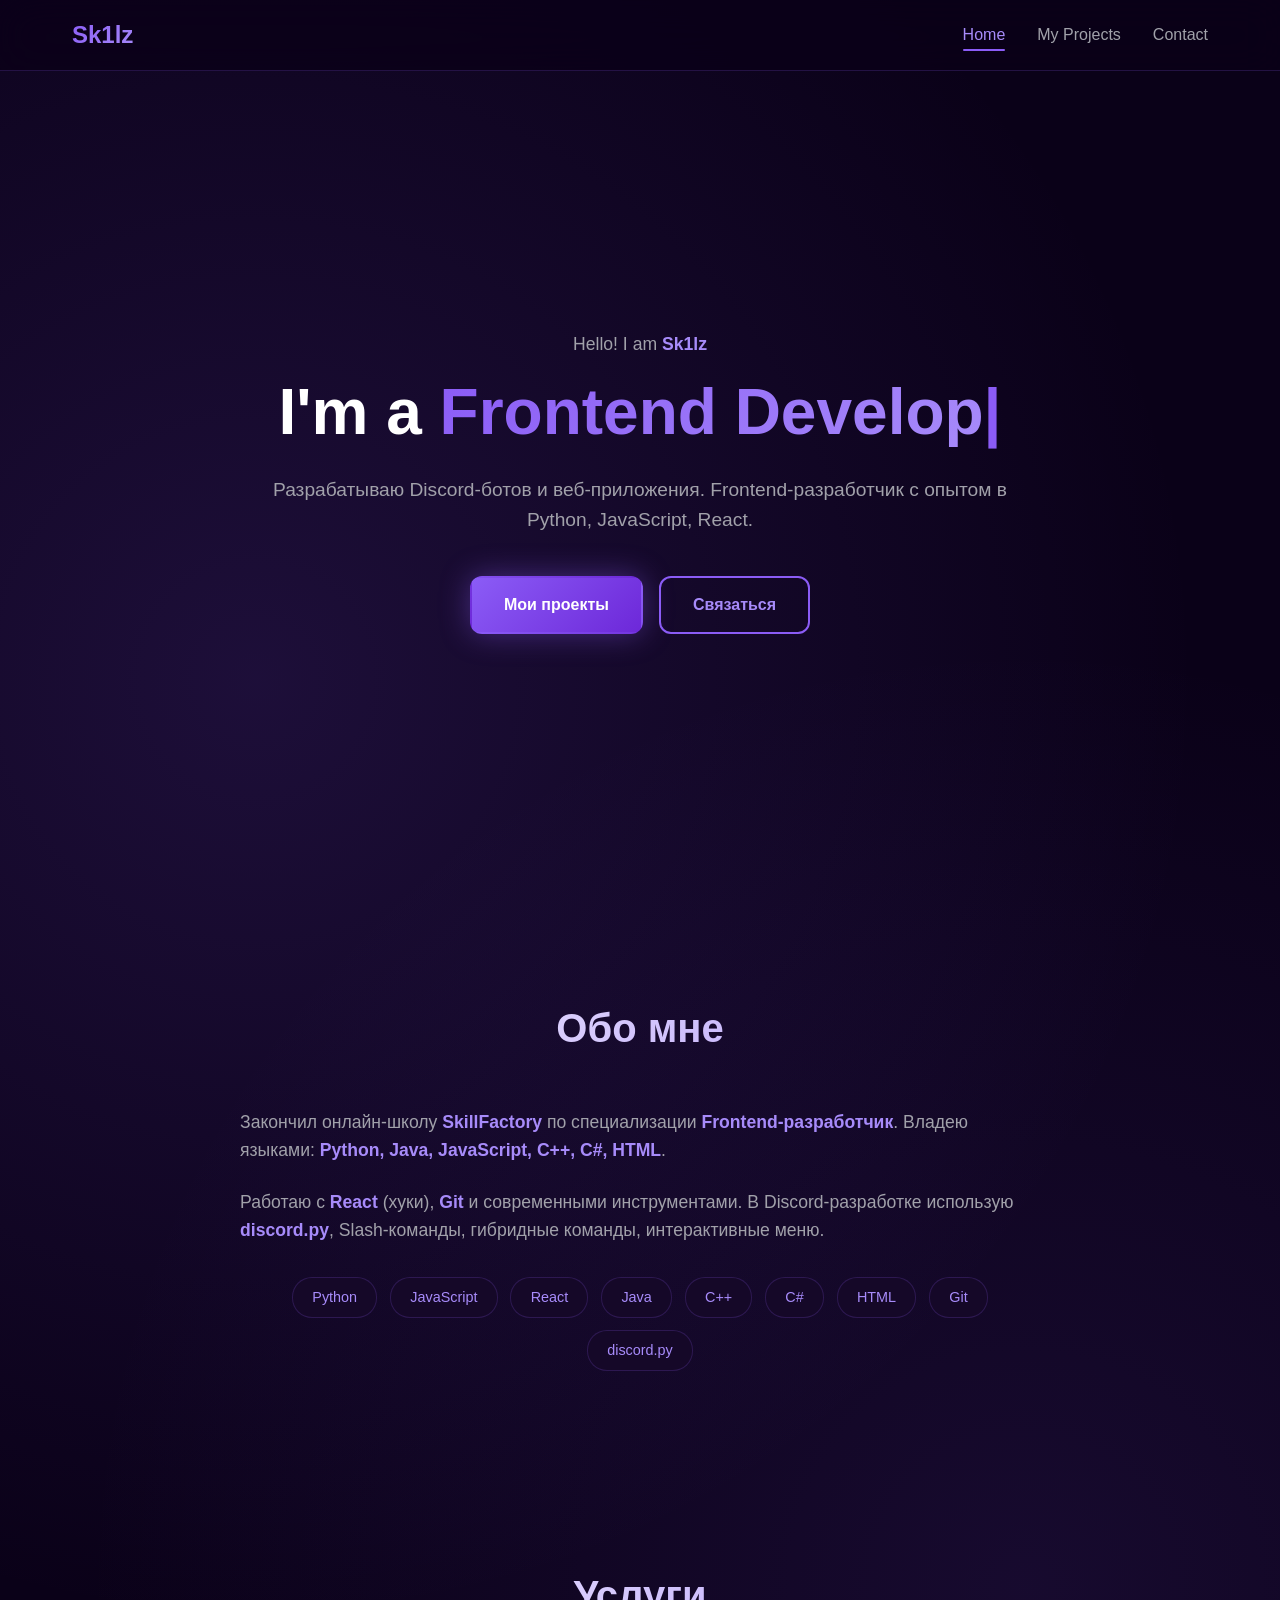
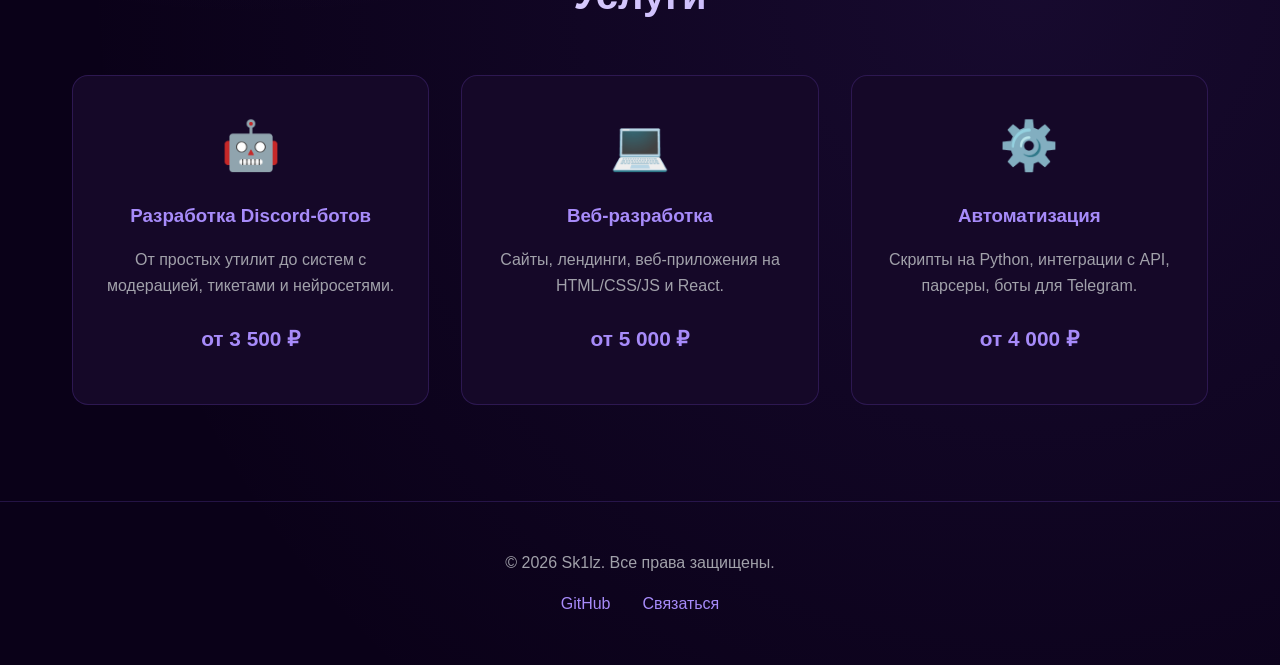
==== index.html @ 278839b2 "Initial portfolio" ====
<!DOCTYPE html>
<html lang="ru">
<head>
    <meta charset="UTF-8">
    <meta name="viewport" content="width=device-width, initial-scale=1.0">
    <title>Sk1lz — Frontend Developer</title>
    <link rel="stylesheet" href="style.css">
</head>
<body>
    <!-- НАВИГАЦИЯ -->
    <nav class="navbar">
        <div class="nav-container">
            <a href="index.html" class="logo">Sk1lz</a>
            <ul class="nav-links">
                <li><a href="index.html" class="active">Home</a></li>
                <li><a href="projects.html">My Projects</a></li>
                <li><a href="contact.html">Contact</a></li>
            </ul>
        </div>
    </nav>

    <!-- HERO -->
    <section class="hero">
        <div class="hero-content">
            <p class="hero-greeting">Hello! I am <span class="highlight">Sk1lz</span></p>
            <h1 class="hero-title">
                I'm a <span class="typewriter" data-text="Frontend Developer"></span><span class="cursor">|</span>
            </h1>
            <p class="hero-subtitle">
                Разрабатываю Discord-ботов и веб-приложения.
                Frontend-разработчик с опытом в Python, JavaScript, React.
            </p>
            <div class="hero-buttons">
                <a href="projects.html" class="btn btn-primary">Мои проекты</a>
                <a href="contact.html" class="btn btn-secondary">Связаться</a>
            </div>
        </div>
    </section>

    <!-- ABOUT -->
    <section class="about">
        <h2 class="section-title">Обо мне</h2>
        <div class="about-content">
            <p>
                Закончил онлайн-школу <strong>SkillFactory</strong> по специализации
                <strong>Frontend-разработчик</strong>. Владею языками:
                <strong>Python, Java, JavaScript, C++, C#, HTML</strong>.
            </p>
            <p>
                Работаю с <strong>React</strong> (хуки), <strong>Git</strong> и современными
                инструментами. В Discord-разработке использую <strong>discord.py</strong>,
                Slash-команды, гибридные команды, интерактивные меню.
            </p>
            <div class="skills">
                <span class="skill-tag">Python</span>
                <span class="skill-tag">JavaScript</span>
                <span class="skill-tag">React</span>
                <span class="skill-tag">Java</span>
                <span class="skill-tag">C++</span>
                <span class="skill-tag">C#</span>
                <span class="skill-tag">HTML</span>
                <span class="skill-tag">Git</span>
                <span class="skill-tag">discord.py</span>
            </div>
        </div>
    </section>

    <!-- УСЛУГИ -->
    <section class="services">
        <h2 class="section-title">Услуги</h2>
        <div class="services-grid">
            <div class="service-card">
                <div class="service-icon">🤖</div>
                <h3>Разработка Discord-ботов</h3>
                <p>От простых утилит до систем с модерацией, тикетами и нейросетями.</p>
                <p class="price">от 3 500 ₽</p>
            </div>
            <div class="service-card">
                <div class="service-icon">💻</div>
                <h3>Веб-разработка</h3>
                <p>Сайты, лендинги, веб-приложения на HTML/CSS/JS и React.</p>
                <p class="price">от 5 000 ₽</p>
            </div>
            <div class="service-card">
                <div class="service-icon">⚙️</div>
                <h3>Автоматизация</h3>
                <p>Скрипты на Python, интеграции с API, парсеры, боты для Telegram.</p>
                <p class="price">от 4 000 ₽</p>
            </div>
        </div>
    </section>

    <!-- FOOTER -->
    <footer class="footer">
        <p>© 2026 Sk1lz. Все права защищены.</p>
        <div class="footer-links">
            <a href="https://github.com/Sk1lzit" target="_blank">GitHub</a>
            <a href="contact.html">Связаться</a>
        </div>
    </footer>

    <script src="script.js"></script>
</body>
</html>
---- style.css ----
/* ===== БАЗОВЫЕ ===== */
* {
    margin: 0;
    padding: 0;
    box-sizing: border-box;
}

:root {
    --bg-dark: #0a0118;
    --bg-card: #150828;
    --purple: #8b5cf6;
    --purple-light: #a78bfa;
    --purple-dark: #6d28d9;
    --text: #ffffff;
    --text-muted: #a1a1aa;
    --border: rgba(139, 92, 246, 0.2);
}

body {
    font-family: 'Segoe UI', Tahoma, sans-serif;
    background: var(--bg-dark);
    color: var(--text);
    line-height: 1.6;
    min-height: 100vh;
    background-image:
        radial-gradient(circle at 20% 30%, rgba(139, 92, 246, 0.15) 0%, transparent 50%),
        radial-gradient(circle at 80% 70%, rgba(139, 92, 246, 0.1) 0%, transparent 50%);
}

/* ===== НАВИГАЦИЯ ===== */
.navbar {
    position: fixed;
    top: 0;
    left: 0;
    right: 0;
    background: rgba(10, 1, 24, 0.8);
    backdrop-filter: blur(20px);
    border-bottom: 1px solid var(--border);
    z-index: 1000;
    padding: 1rem 0;
}

.nav-container {
    max-width: 1200px;
    margin: 0 auto;
    padding: 0 2rem;
    display: flex;
    justify-content: space-between;
    align-items: center;
}

.logo {
    font-size: 1.5rem;
    font-weight: 700;
    color: var(--text);
    text-decoration: none;
    background: linear-gradient(135deg, var(--purple), var(--purple-light));
    -webkit-background-clip: text;
    -webkit-text-fill-color: transparent;
    background-clip: text;
}

.nav-links {
    display: flex;
    list-style: none;
    gap: 2rem;
}

.nav-links a {
    color: var(--text-muted);
    text-decoration: none;
    font-weight: 500;
    transition: color 0.3s;
    position: relative;
}

.nav-links a:hover,
.nav-links a.active {
    color: var(--purple-light);
}

.nav-links a.active::after {
    content: '';
    position: absolute;
    bottom: -8px;
    left: 0;
    right: 0;
    height: 2px;
    background: var(--purple);
    border-radius: 2px;
}

/* ===== HERO ===== */
.hero {
    min-height: 100vh;
    display: flex;
    align-items: center;
    justify-content: center;
    padding: 8rem 2rem 4rem;
    text-align: center;
}

.hero-content {
    max-width: 800px;
}

.hero-greeting {
    color: var(--text-muted);
    font-size: 1.1rem;
    margin-bottom: 1rem;
}

.highlight {
    color: var(--purple-light);
    font-weight: 600;
}

.hero-title {
    font-size: 4rem;
    font-weight: 800;
    margin-bottom: 1.5rem;
    line-height: 1.2;
}

.typewriter {
    background: linear-gradient(135deg, var(--purple), var(--purple-light));
    -webkit-background-clip: text;
    -webkit-text-fill-color: transparent;
    background-clip: text;
}

.cursor {
    color: var(--purple);
    animation: blink 1s infinite;
}

@keyframes blink {
    0%, 50% { opacity: 1; }
    51%, 100% { opacity: 0; }
}

.hero-subtitle {
    font-size: 1.2rem;
    color: var(--text-muted);
    margin-bottom: 2.5rem;
}

.hero-buttons {
    display: flex;
    gap: 1rem;
    justify-content: center;
    flex-wrap: wrap;
}

.btn {
    padding: 0.9rem 2rem;
    border-radius: 12px;
    text-decoration: none;
    font-weight: 600;
    transition: all 0.3s;
    display: inline-block;
    border: 2px solid transparent;
}

.btn-primary {
    background: linear-gradient(135deg, var(--purple), var(--purple-dark));
    color: white;
    box-shadow: 0 0 30px rgba(139, 92, 246, 0.4);
}

.btn-primary:hover {
    transform: translateY(-3px);
    box-shadow: 0 0 50px rgba(139, 92, 246, 0.6);
}

.btn-secondary {
    background: transparent;
    color: var(--purple-light);
    border-color: var(--purple);
}

.btn-secondary:hover {
    background: rgba(139, 92, 246, 0.1);
    transform: translateY(-3px);
}

/* ===== СЕКЦИИ ===== */
section {
    padding: 6rem 2rem;
}

.about, .services {
    max-width: 1200px;
    margin: 0 auto;
}

.section-title {
    font-size: 2.5rem;
    margin-bottom: 3rem;
    text-align: center;
    background: linear-gradient(135deg, var(--text), var(--purple-light));
    -webkit-background-clip: text;
    -webkit-text-fill-color: transparent;
    background-clip: text;
}

.about-content {
    font-size: 1.1rem;
    color: var(--text-muted);
    max-width: 800px;
    margin: 0 auto;
}

.about-content p {
    margin-bottom: 1.5rem;
}

.about-content strong {
    color: var(--purple-light);
}

.skills {
    display: flex;
    flex-wrap: wrap;
    gap: 0.8rem;
    margin-top: 2rem;
    justify-content: center;
}

.skill-tag {
    padding: 0.5rem 1.2rem;
    background: var(--bg-card);
    border: 1px solid var(--border);
    border-radius: 20px;
    font-size: 0.9rem;
    color: var(--purple-light);
    transition: all 0.3s;
}

.skill-tag:hover {
    background: var(--purple-dark);
    color: white;
    transform: translateY(-2px);
    border-color: var(--purple);
}

/* ===== УСЛУГИ ===== */
.services-grid {
    display: grid;
    grid-template-columns: repeat(auto-fit, minmax(280px, 1fr));
    gap: 2rem;
}

.service-card {
    background: var(--bg-card);
    border: 1px solid var(--border);
    border-radius: 16px;
    padding: 2rem;
    text-align: center;
    transition: all 0.3s;
}

.service-card:hover {
    transform: translateY(-5px);
    border-color: var(--purple);
    box-shadow: 0 10px 40px rgba(139, 92, 246, 0.2);
}

.service-icon {
    font-size: 3rem;
    margin-bottom: 1rem;
}

.service-card h3 {
    margin-bottom: 1rem;
    color: var(--purple-light);
}

.service-card p {
    color: var(--text-muted);
    margin-bottom: 1rem;
}

.service-card .price {
    font-size: 1.3rem;
    font-weight: 700;
    color: var(--purple-light);
    margin-top: 1.5rem;
}

/* ===== FOOTER ===== */
.footer {
    text-align: center;
    padding: 3rem 2rem;
    border-top: 1px solid var(--border);
    color: var(--text-muted);
}

.footer-links {
    margin-top: 1rem;
    display: flex;
    gap: 2rem;
    justify-content: center;
}

.footer-links a {
    color: var(--purple-light);
    text-decoration: none;
    transition: color 0.3s;
}

.footer-links a:hover {
    color: var(--text);
}

/* ===== АДАПТИВ ===== */
@media (max-width: 768px) {
    .hero-title { font-size: 2.5rem; }
    .nav-links { gap: 1rem; }
    .nav-links a { font-size: 0.9rem; }
    section { padding: 4rem 1rem; }
    .section-title { font-size: 1.8rem; }
}
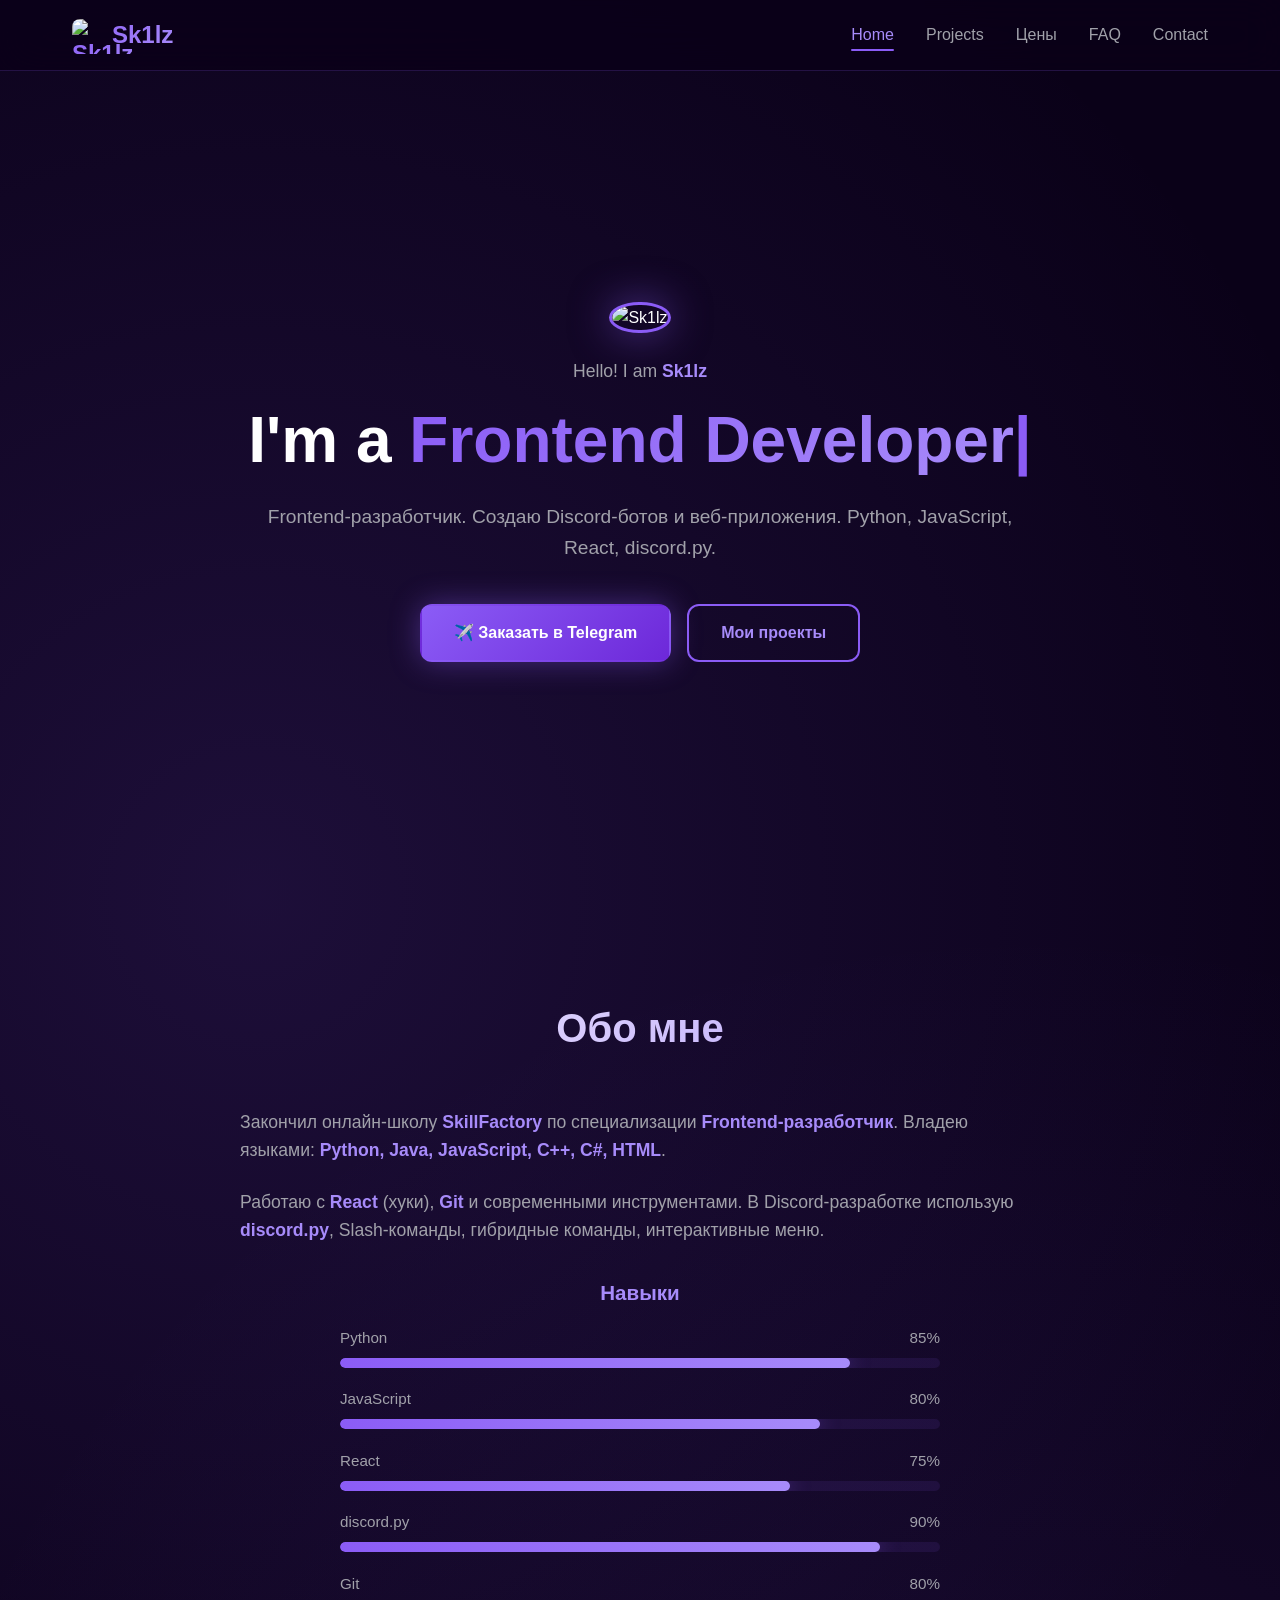
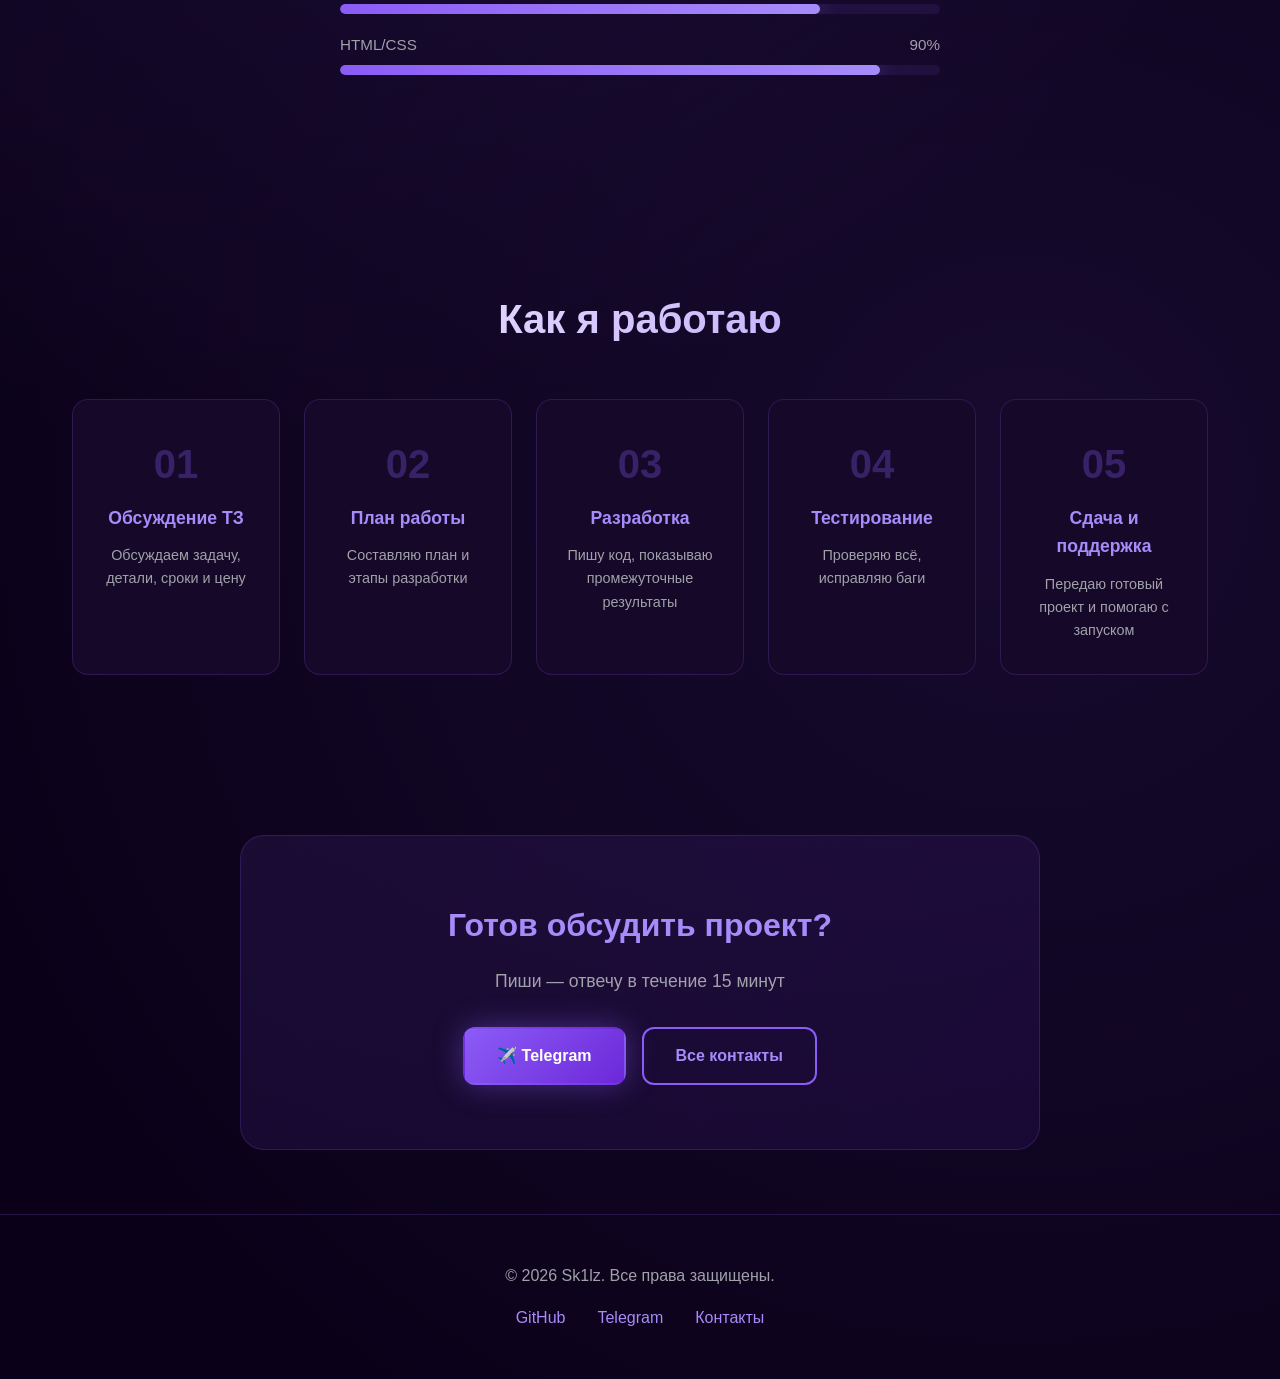
==== commit b8c6084b: "Contact form + favicon + avatar + prices + FAQ" ====
--- a/index.html
+++ b/index.html
@@ -3,17 +3,29 @@
 <head>
     <meta charset="UTF-8">
     <meta name="viewport" content="width=device-width, initial-scale=1.0">
-    <title>Sk1lz — Frontend Developer</title>
+    <title>Sk1lz — Frontend Developer & Discord Bot Developer</title>
+    <meta name="description" content="Sk1lz — Frontend-разработчик. Разработка Discord-ботов и сайтов на заказ.">
+    <meta name="keywords" content="discord bot, разработка ботов, frontend разработчик, react">
+    
+    <!-- Favicon -->
+    <link rel="icon" type="image/png" href="favicon.png">
+    
+    <!-- Стили -->
     <link rel="stylesheet" href="style.css">
 </head>
 <body>
     <!-- НАВИГАЦИЯ -->
     <nav class="navbar">
         <div class="nav-container">
-            <a href="index.html" class="logo">Sk1lz</a>
+            <a href="index.html" class="logo">
+                <img src="favicon.png" alt="Sk1lz" class="logo-img">
+                Sk1lz
+            </a>
             <ul class="nav-links">
                 <li><a href="index.html" class="active">Home</a></li>
-                <li><a href="projects.html">My Projects</a></li>
+                <li><a href="projects.html">Projects</a></li>
+                <li><a href="prices.html">Цены</a></li>
+                <li><a href="faq.html">FAQ</a></li>
                 <li><a href="contact.html">Contact</a></li>
             </ul>
         </div>
@@ -22,17 +34,22 @@
     <!-- HERO -->
     <section class="hero">
         <div class="hero-content">
+            <div class="hero-avatar">
+                <img src="avatar.png" alt="Sk1lz">
+            </div>
             <p class="hero-greeting">Hello! I am <span class="highlight">Sk1lz</span></p>
             <h1 class="hero-title">
                 I'm a <span class="typewriter" data-text="Frontend Developer"></span><span class="cursor">|</span>
             </h1>
             <p class="hero-subtitle">
-                Разрабатываю Discord-ботов и веб-приложения.
-                Frontend-разработчик с опытом в Python, JavaScript, React.
+                Frontend-разработчик. Создаю Discord-ботов и веб-приложения.
+                Python, JavaScript, React, discord.py.
             </p>
             <div class="hero-buttons">
-                <a href="projects.html" class="btn btn-primary">Мои проекты</a>
-                <a href="contact.html" class="btn btn-secondary">Связаться</a>
+                <a href="https://t.me/Sk1lzzz" class="btn btn-primary" target="_blank">
+                    ✈️ Заказать в Telegram
+                </a>
+                <a href="projects.html" class="btn btn-secondary">Мои проекты</a>
             </div>
         </div>
     </section>
@@ -51,42 +68,76 @@
                 инструментами. В Discord-разработке использую <strong>discord.py</strong>,
                 Slash-команды, гибридные команды, интерактивные меню.
             </p>
-            <div class="skills">
-                <span class="skill-tag">Python</span>
-                <span class="skill-tag">JavaScript</span>
-                <span class="skill-tag">React</span>
-                <span class="skill-tag">Java</span>
-                <span class="skill-tag">C++</span>
-                <span class="skill-tag">C#</span>
-                <span class="skill-tag">HTML</span>
-                <span class="skill-tag">Git</span>
-                <span class="skill-tag">discord.py</span>
+            
+            <h3 style="text-align: center; color: var(--purple-light); margin-top: 2rem; margin-bottom: 1rem;">Навыки</h3>
+            <div class="skills-bars">
+                <div class="skill-bar">
+                    <div class="skill-header"><span>Python</span><span>85%</span></div>
+                    <div class="skill-progress"><div class="skill-fill" style="width: 85%"></div></div>
+                </div>
+                <div class="skill-bar">
+                    <div class="skill-header"><span>JavaScript</span><span>80%</span></div>
+                    <div class="skill-progress"><div class="skill-fill" style="width: 80%"></div></div>
+                </div>
+                <div class="skill-bar">
+                    <div class="skill-header"><span>React</span><span>75%</span></div>
+                    <div class="skill-progress"><div class="skill-fill" style="width: 75%"></div></div>
+                </div>
+                <div class="skill-bar">
+                    <div class="skill-header"><span>discord.py</span><span>90%</span></div>
+                    <div class="skill-progress"><div class="skill-fill" style="width: 90%"></div></div>
+                </div>
+                <div class="skill-bar">
+                    <div class="skill-header"><span>Git</span><span>80%</span></div>
+                    <div class="skill-progress"><div class="skill-fill" style="width: 80%"></div></div>
+                </div>
+                <div class="skill-bar">
+                    <div class="skill-header"><span>HTML/CSS</span><span>90%</span></div>
+                    <div class="skill-progress"><div class="skill-fill" style="width: 90%"></div></div>
+                </div>
             </div>
         </div>
     </section>
 
-    <!-- УСЛУГИ -->
-    <section class="services">
-        <h2 class="section-title">Услуги</h2>
-        <div class="services-grid">
-            <div class="service-card">
-                <div class="service-icon">🤖</div>
-                <h3>Разработка Discord-ботов</h3>
-                <p>От простых утилит до систем с модерацией, тикетами и нейросетями.</p>
-                <p class="price">от 3 500 ₽</p>
+    <!-- ПРОЦЕСС РАБОТЫ -->
+    <section class="process">
+        <h2 class="section-title">Как я работаю</h2>
+        <div class="process-grid">
+            <div class="process-card">
+                <div class="process-num">01</div>
+                <h3>Обсуждение ТЗ</h3>
+                <p>Обсуждаем задачу, детали, сроки и цену</p>
             </div>
-            <div class="service-card">
-                <div class="service-icon">💻</div>
-                <h3>Веб-разработка</h3>
-                <p>Сайты, лендинги, веб-приложения на HTML/CSS/JS и React.</p>
-                <p class="price">от 5 000 ₽</p>
+            <div class="process-card">
+                <div class="process-num">02</div>
+                <h3>План работы</h3>
+                <p>Составляю план и этапы разработки</p>
             </div>
-            <div class="service-card">
-                <div class="service-icon">⚙️</div>
-                <h3>Автоматизация</h3>
-                <p>Скрипты на Python, интеграции с API, парсеры, боты для Telegram.</p>
-                <p class="price">от 4 000 ₽</p>
+            <div class="process-card">
+                <div class="process-num">03</div>
+                <h3>Разработка</h3>
+                <p>Пишу код, показываю промежуточные результаты</p>
             </div>
+            <div class="process-card">
+                <div class="process-num">04</div>
+                <h3>Тестирование</h3>
+                <p>Проверяю всё, исправляю баги</p>
+            </div>
+            <div class="process-card">
+                <div class="process-num">05</div>
+                <h3>Сдача и поддержка</h3>
+                <p>Передаю готовый проект и помогаю с запуском</p>
+            </div>
+        </div>
+    </section>
+
+    <!-- CTA -->
+    <section class="cta">
+        <h2>Готов обсудить проект?</h2>
+        <p>Пиши — отвечу в течение 15 минут</p>
+        <div class="hero-buttons">
+            <a href="https://t.me/Sk1lzzz" class="btn btn-primary" target="_blank">✈️ Telegram</a>
+            <a href="contact.html" class="btn btn-secondary">Все контакты</a>
         </div>
     </section>
 
@@ -95,7 +146,8 @@
         <p>© 2026 Sk1lz. Все права защищены.</p>
         <div class="footer-links">
             <a href="https://github.com/Sk1lzit" target="_blank">GitHub</a>
-            <a href="contact.html">Связаться</a>
+            <a href="https://t.me/Sk1lzzz" target="_blank">Telegram</a>
+            <a href="contact.html">Контакты</a>
         </div>
     </footer>
 
--- a/style.css
+++ b/style.css
@@ -320,4 +320,206 @@
     .nav-links a { font-size: 0.9rem; }
     section { padding: 4rem 1rem; }
     .section-title { font-size: 1.8rem; }
-}+}
+
+/* ===== ЛОГОТИП ===== */
+.logo {
+    display: flex;
+    align-items: center;
+    gap: 0.5rem;
+}
+
+.logo-img {
+    width: 32px;
+    height: 32px;
+    border-radius: 8px;
+}
+
+/* ===== HERO С АВАТАРКОЙ ===== */
+.hero-avatar {
+    margin-bottom: 1.5rem;
+}
+
+.hero-avatar img {
+    width: 150px;
+    height: 150px;
+    border-radius: 50%;
+    border: 3px solid var(--purple);
+    box-shadow: 0 0 40px rgba(139, 92, 246, 0.5);
+    object-fit: cover;
+}
+
+/* ===== ПРОГРЕСС-БАРЫ НАВЫКОВ ===== */
+.skills-bars {
+    max-width: 600px;
+    margin: 0 auto;
+}
+
+.skill-bar {
+    margin-bottom: 1.2rem;
+}
+
+.skill-header {
+    display: flex;
+    justify-content: space-between;
+    margin-bottom: 0.5rem;
+    font-size: 0.95rem;
+    color: var(--text-muted);
+}
+
+.skill-progress {
+    height: 10px;
+    background: rgba(139, 92, 246, 0.1);
+    border-radius: 10px;
+    overflow: hidden;
+}
+
+.skill-fill {
+    height: 100%;
+    background: linear-gradient(90deg, var(--purple), var(--purple-light));
+    border-radius: 10px;
+    transition: width 1.5s ease;
+    box-shadow: 0 0 20px rgba(139, 92, 246, 0.5);
+}
+
+/* ===== ПРОЦЕСС РАБОТЫ ===== */
+.process {
+    max-width: 1200px;
+    margin: 0 auto;
+    padding: 6rem 2rem;
+}
+
+.process-grid {
+    display: grid;
+    grid-template-columns: repeat(auto-fit, minmax(200px, 1fr));
+    gap: 1.5rem;
+}
+
+.process-card {
+    background: var(--bg-card);
+    border: 1px solid var(--border);
+    border-radius: 16px;
+    padding: 2rem 1.5rem;
+    text-align: center;
+    transition: all 0.3s;
+    position: relative;
+}
+
+.process-card:hover {
+    transform: translateY(-5px);
+    border-color: var(--purple);
+    box-shadow: 0 10px 40px rgba(139, 92, 246, 0.2);
+}
+
+.process-num {
+    font-size: 2.5rem;
+    font-weight: 800;
+    color: var(--purple);
+    opacity: 0.3;
+    margin-bottom: 0.5rem;
+}
+
+.process-card h3 {
+    color: var(--purple-light);
+    margin-bottom: 0.8rem;
+    font-size: 1.1rem;
+}
+
+.process-card p {
+    color: var(--text-muted);
+    font-size: 0.9rem;
+}
+
+/* ===== CTA ===== */
+.cta {
+    max-width: 800px;
+    margin: 4rem auto;
+    padding: 4rem 2rem;
+    text-align: center;
+    background: linear-gradient(135deg, rgba(139, 92, 246, 0.1), rgba(109, 40, 217, 0.1));
+    border: 1px solid var(--border);
+    border-radius: 24px;
+}
+
+.cta h2 {
+    font-size: 2rem;
+    color: var(--purple-light);
+    margin-bottom: 1rem;
+}
+
+.cta p {
+    color: var(--text-muted);
+    margin-bottom: 2rem;
+    font-size: 1.1rem;
+}
+
+/* ===== PAGE HEADER ===== */
+.page-header {
+    text-align: center;
+    padding: 10rem 2rem 3rem;
+}
+
+.page-header p {
+    color: var(--text-muted);
+    font-size: 1.1rem;
+    margin-top: 1rem;
+}
+
+/* ===== PROJECTS ===== */
+.projects {
+    max-width: 1100px;
+    margin: 0 auto;
+    padding: 2rem 2rem 4rem;
+    display: flex;
+    flex-direction: column;
+    gap: 3rem;
+}
+
+.project-card {
+    background: var(--bg-card);
+    border: 1px solid var(--border);
+    border-radius: 20px;
+    overflow: hidden;
+    display: grid;
+    grid-template-columns: 1fr 1fr;
+    gap: 2rem;
+    padding: 2rem;
+    transition: all 0.3s;
+}
+
+.project-card:hover {
+    border-color: var(--purple);
+    box-shadow: 0 10px 50px rgba(139, 92, 246, 0.2);
+}
+
+.project-images {
+    display: flex;
+    flex-direction: column;
+    gap: 0.8rem;
+}
+
+.project-img {
+    width: 100%;
+    border-radius: 12px;
+    border: 1px solid var(--border);
+    transition: transform 0.3s;
+}
+
+.project-img:hover {
+    transform: scale(1.02);
+}
+
+.project-info h2 {
+    color: var(--purple-light);
+    margin-bottom: 1rem;
+    font-size: 1.5rem;
+}
+
+.project-info p {
+    color: var(--text-muted);
+    margin-bottom: 1.5rem;
+    line-height: 1.7;
+}
+
+.project-tags {
+    display
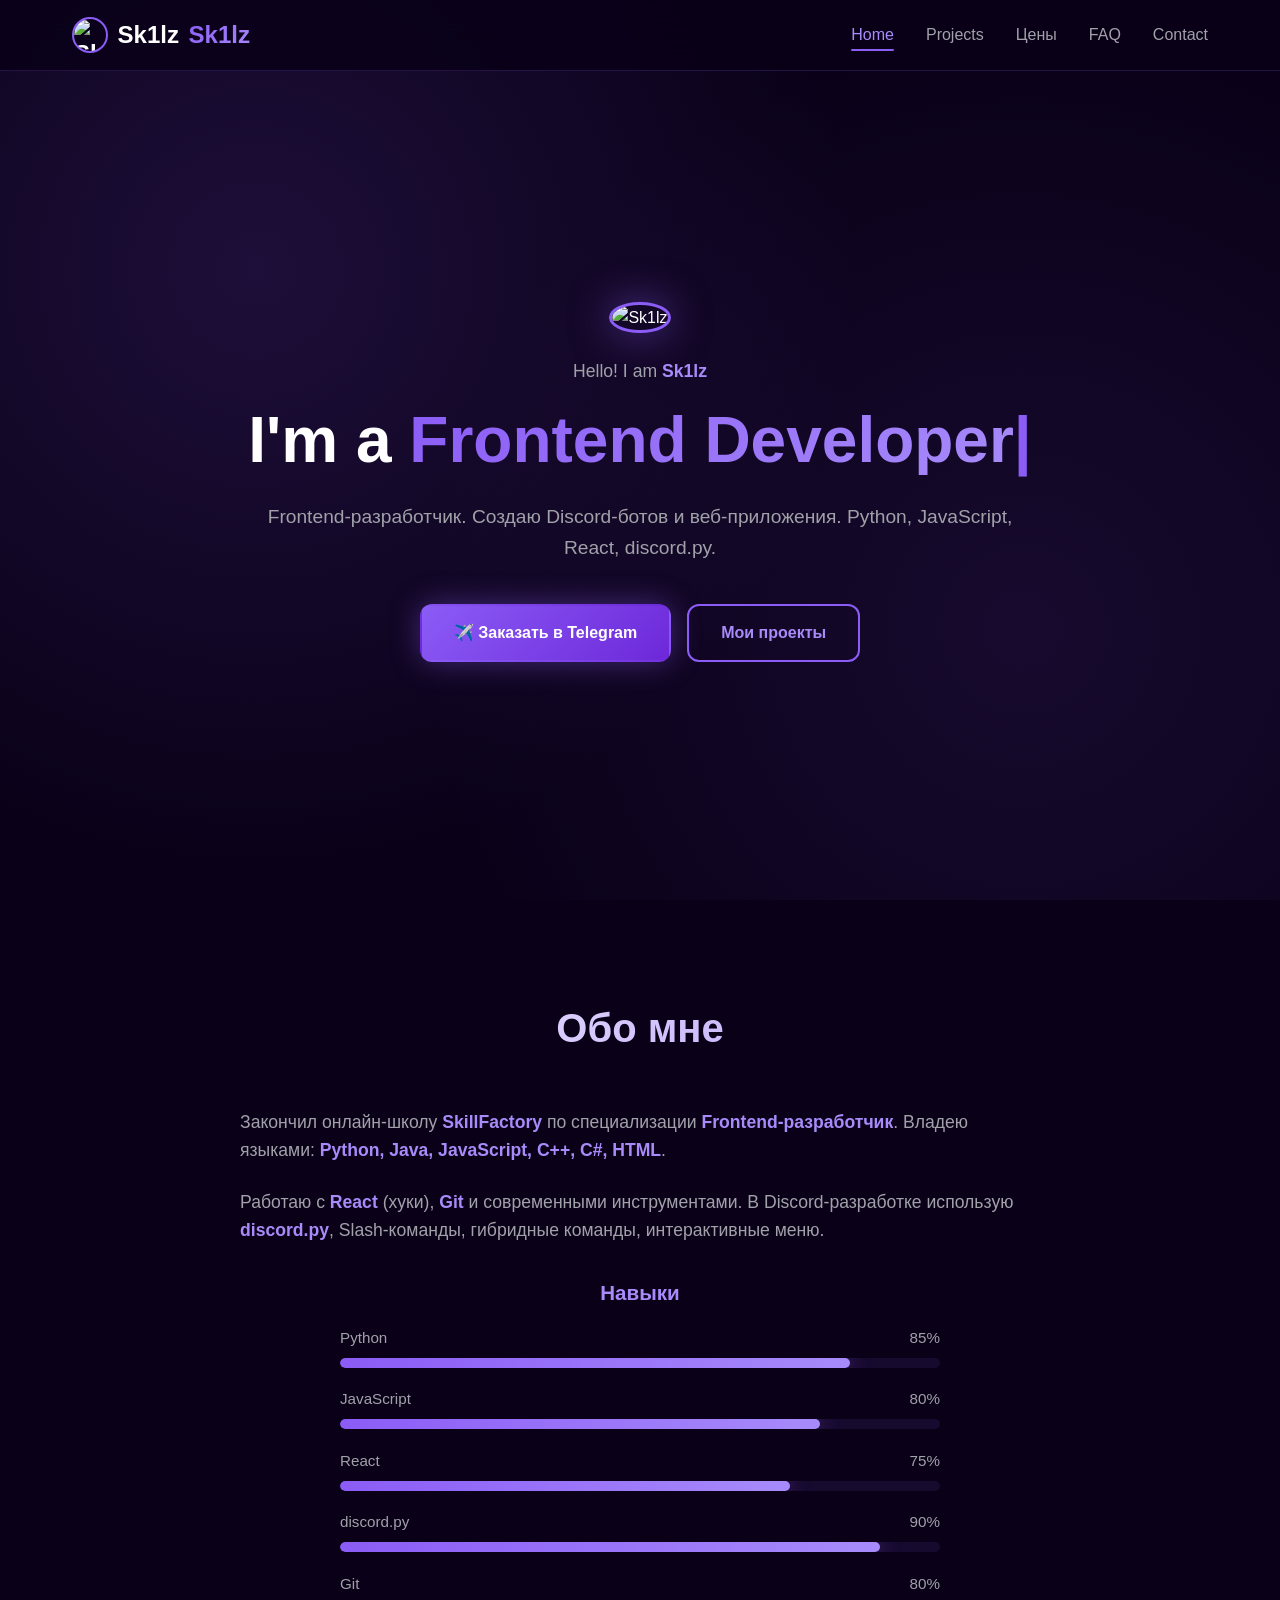
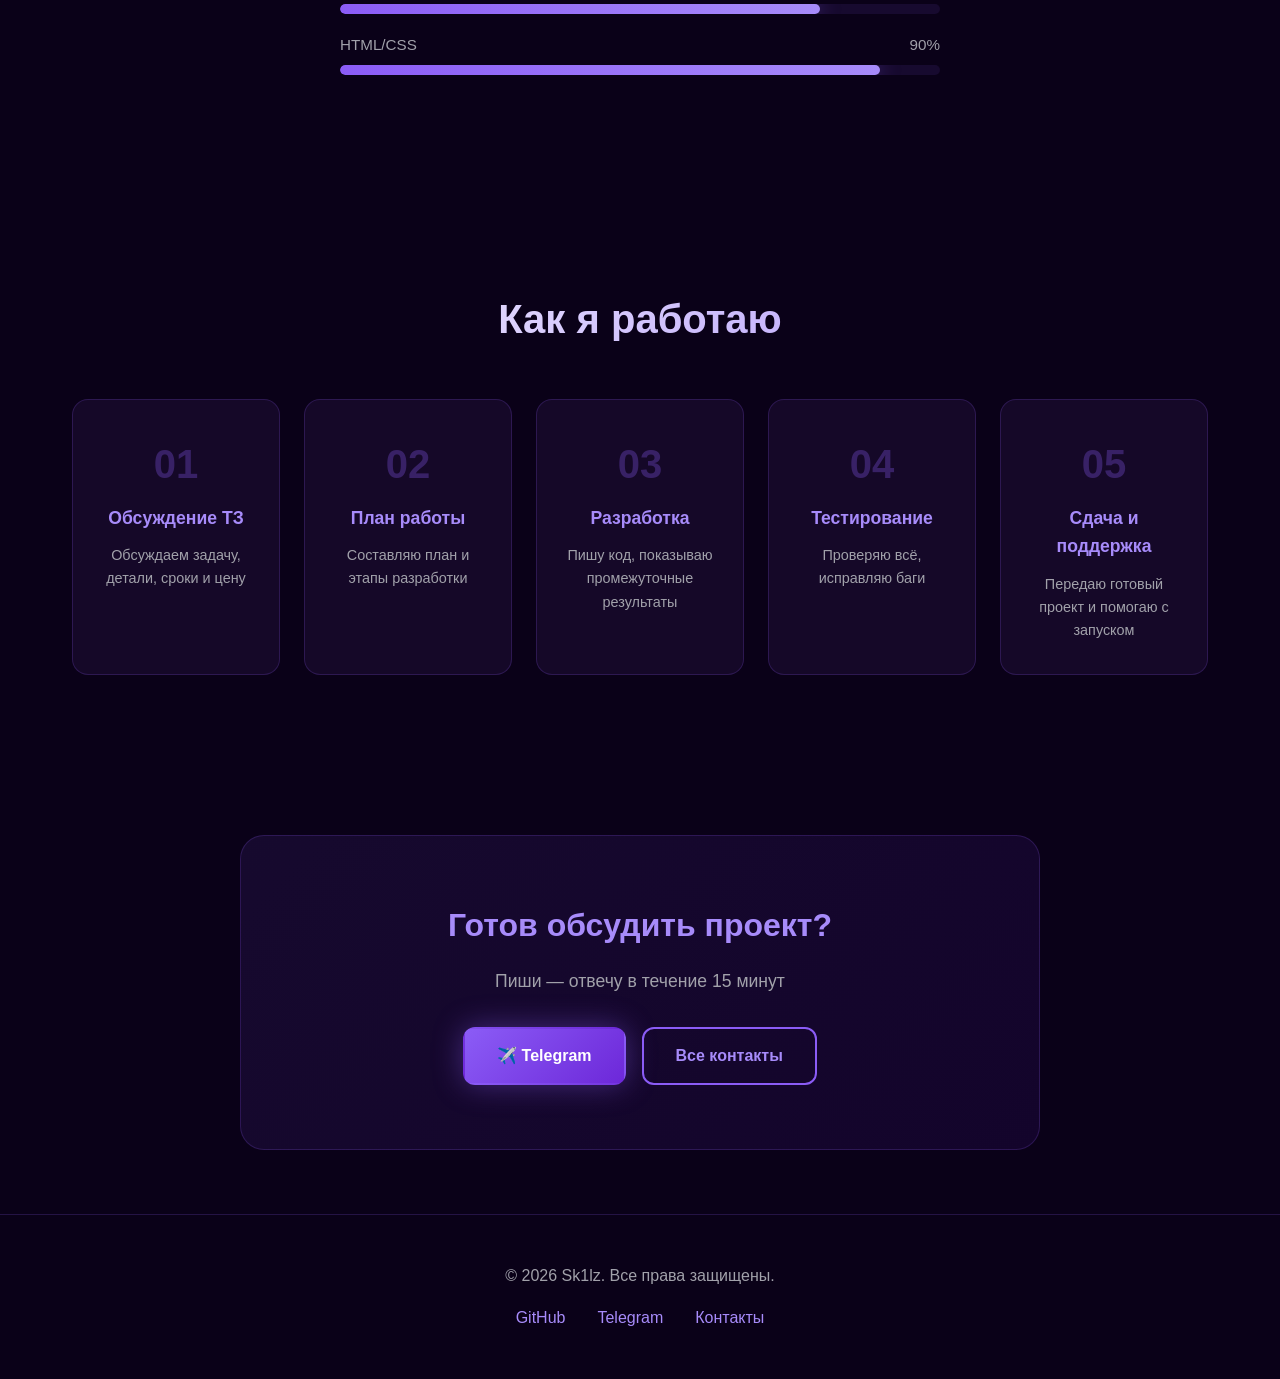
==== commit 6a27e853: "Фикс" ====
--- a/index.html
+++ b/index.html
@@ -8,7 +8,7 @@
     <meta name="keywords" content="discord bot, разработка ботов, frontend разработчик, react">
     
     <!-- Favicon -->
-    <link rel="icon" type="image/png" href="favicon.png">
+    <link rel="icon" href="images/favicon.png">
     
     <!-- Стили -->
     <link rel="stylesheet" href="style.css">
@@ -35,7 +35,7 @@
     <section class="hero">
         <div class="hero-content">
             <div class="hero-avatar">
-                <img src="avatar.png" alt="Sk1lz">
+                <img src="images/avatar.jpg" alt="Sk1lz">
             </div>
             <p class="hero-greeting">Hello! I am <span class="highlight">Sk1lz</span></p>
             <h1 class="hero-title">
--- a/style.css
+++ b/style.css
@@ -16,6 +16,8 @@
     --border: rgba(139, 92, 246, 0.2);
 }
 
+html { scroll-behavior: smooth; }
+
 body {
     font-family: 'Segoe UI', Tahoma, sans-serif;
     background: var(--bg-dark);
@@ -25,6 +27,7 @@
     background-image:
         radial-gradient(circle at 20% 30%, rgba(139, 92, 246, 0.15) 0%, transparent 50%),
         radial-gradient(circle at 80% 70%, rgba(139, 92, 246, 0.1) 0%, transparent 50%);
+    background-attachment: fixed;
 }
 
 /* ===== НАВИГАЦИЯ ===== */
@@ -33,7 +36,7 @@
     top: 0;
     left: 0;
     right: 0;
-    background: rgba(10, 1, 24, 0.8);
+    background: rgba(10, 1, 24, 0.85);
     backdrop-filter: blur(20px);
     border-bottom: 1px solid var(--border);
     z-index: 1000;
@@ -52,8 +55,30 @@
 .logo {
     font-size: 1.5rem;
     font-weight: 700;
+    text-decoration: none;
+    display: flex;
+    align-items: center;
+    gap: 0.6rem;
     color: var(--text);
-    text-decoration: none;
+}
+
+.logo-img {
+    width: 36px;
+    height: 36px;
+    border-radius: 50%;
+    object-fit: cover;
+    border: 2px solid var(--purple);
+    flex-shrink: 0;
+}
+
+/* Градиент только для текста, не для картинки */
+.logo {
+    background: none;
+    -webkit-text-fill-color: initial;
+}
+
+.logo::after {
+    content: 'Sk1lz';
     background: linear-gradient(135deg, var(--purple), var(--purple-light));
     -webkit-background-clip: text;
     -webkit-text-fill-color: transparent;
@@ -100,8 +125,17 @@
     text-align: center;
 }
 
-.hero-content {
-    max-width: 800px;
+.hero-content { max-width: 800px; }
+
+.hero-avatar { margin-bottom: 1.5rem; }
+
+.hero-avatar img {
+    width: 150px;
+    height: 150px;
+    border-radius: 50%;
+    border: 3px solid var(--purple);
+    box-shadow: 0 0 40px rgba(139, 92, 246, 0.5);
+    object-fit: cover;
 }
 
 .hero-greeting {
@@ -160,6 +194,9 @@
     transition: all 0.3s;
     display: inline-block;
     border: 2px solid transparent;
+    cursor: pointer;
+    font-size: 1rem;
+    font-family: inherit;
 }
 
 .btn-primary {
@@ -189,7 +226,7 @@
     padding: 6rem 2rem;
 }
 
-.about, .services {
+.about, .services, .process {
     max-width: 1200px;
     margin: 0 auto;
 }
@@ -219,145 +256,13 @@
     color: var(--purple-light);
 }
 
-.skills {
-    display: flex;
-    flex-wrap: wrap;
-    gap: 0.8rem;
-    margin-top: 2rem;
-    justify-content: center;
-}
-
-.skill-tag {
-    padding: 0.5rem 1.2rem;
-    background: var(--bg-card);
-    border: 1px solid var(--border);
-    border-radius: 20px;
-    font-size: 0.9rem;
-    color: var(--purple-light);
-    transition: all 0.3s;
-}
-
-.skill-tag:hover {
-    background: var(--purple-dark);
-    color: white;
-    transform: translateY(-2px);
-    border-color: var(--purple);
-}
-
-/* ===== УСЛУГИ ===== */
-.services-grid {
-    display: grid;
-    grid-template-columns: repeat(auto-fit, minmax(280px, 1fr));
-    gap: 2rem;
-}
-
-.service-card {
-    background: var(--bg-card);
-    border: 1px solid var(--border);
-    border-radius: 16px;
-    padding: 2rem;
-    text-align: center;
-    transition: all 0.3s;
-}
-
-.service-card:hover {
-    transform: translateY(-5px);
-    border-color: var(--purple);
-    box-shadow: 0 10px 40px rgba(139, 92, 246, 0.2);
-}
-
-.service-icon {
-    font-size: 3rem;
-    margin-bottom: 1rem;
-}
-
-.service-card h3 {
-    margin-bottom: 1rem;
-    color: var(--purple-light);
-}
-
-.service-card p {
-    color: var(--text-muted);
-    margin-bottom: 1rem;
-}
-
-.service-card .price {
-    font-size: 1.3rem;
-    font-weight: 700;
-    color: var(--purple-light);
-    margin-top: 1.5rem;
-}
-
-/* ===== FOOTER ===== */
-.footer {
-    text-align: center;
-    padding: 3rem 2rem;
-    border-top: 1px solid var(--border);
-    color: var(--text-muted);
-}
-
-.footer-links {
-    margin-top: 1rem;
-    display: flex;
-    gap: 2rem;
-    justify-content: center;
-}
-
-.footer-links a {
-    color: var(--purple-light);
-    text-decoration: none;
-    transition: color 0.3s;
-}
-
-.footer-links a:hover {
-    color: var(--text);
-}
-
-/* ===== АДАПТИВ ===== */
-@media (max-width: 768px) {
-    .hero-title { font-size: 2.5rem; }
-    .nav-links { gap: 1rem; }
-    .nav-links a { font-size: 0.9rem; }
-    section { padding: 4rem 1rem; }
-    .section-title { font-size: 1.8rem; }
-}
-
-/* ===== ЛОГОТИП ===== */
-.logo {
-    display: flex;
-    align-items: center;
-    gap: 0.5rem;
-}
-
-.logo-img {
-    width: 32px;
-    height: 32px;
-    border-radius: 8px;
-}
-
-/* ===== HERO С АВАТАРКОЙ ===== */
-.hero-avatar {
-    margin-bottom: 1.5rem;
-}
-
-.hero-avatar img {
-    width: 150px;
-    height: 150px;
-    border-radius: 50%;
-    border: 3px solid var(--purple);
-    box-shadow: 0 0 40px rgba(139, 92, 246, 0.5);
-    object-fit: cover;
-}
-
-/* ===== ПРОГРЕСС-БАРЫ НАВЫКОВ ===== */
+/* ===== ПРОГРЕСС-БАРЫ ===== */
 .skills-bars {
     max-width: 600px;
     margin: 0 auto;
 }
 
-.skill-bar {
-    margin-bottom: 1.2rem;
-}
+.skill-bar { margin-bottom: 1.2rem; }
 
 .skill-header {
     display: flex;
@@ -383,12 +288,6 @@
 }
 
 /* ===== ПРОЦЕСС РАБОТЫ ===== */
-.process {
-    max-width: 1200px;
-    margin: 0 auto;
-    padding: 6rem 2rem;
-}
-
 .process-grid {
     display: grid;
     grid-template-columns: repeat(auto-fit, minmax(200px, 1fr));
@@ -402,7 +301,6 @@
     padding: 2rem 1.5rem;
     text-align: center;
     transition: all 0.3s;
-    position: relative;
 }
 
 .process-card:hover {
@@ -522,4 +420,297 @@
 }
 
 .project-tags {
-    display+    display: flex;
+    flex-wrap: wrap;
+    gap: 0.5rem;
+    margin-top: 1rem;
+}
+
+.tag {
+    padding: 0.4rem 0.9rem;
+    background: rgba(139, 92, 246, 0.15);
+    border: 1px solid var(--border);
+    border-radius: 20px;
+    font-size: 0.85rem;
+    color: var(--purple-light);
+}
+
+.project-card.coming-soon {
+    grid-template-columns: 1fr;
+    text-align: center;
+    opacity: 0.6;
+}
+
+/* ===== PRICES ===== */
+.prices {
+    max-width: 1100px;
+    margin: 0 auto;
+    padding: 2rem 2rem 4rem;
+    display: flex;
+    flex-direction: column;
+    gap: 2rem;
+}
+
+.price-card {
+    background: var(--bg-card);
+    border: 1px solid var(--border);
+    border-radius: 20px;
+    padding: 2rem;
+    transition: all 0.3s;
+}
+
+.price-card:hover {
+    border-color: var(--purple);
+    box-shadow: 0 10px 50px rgba(139, 92, 246, 0.2);
+}
+
+.price-card h2 {
+    color: var(--purple-light);
+    font-size: 1.5rem;
+    margin-bottom: 1.5rem;
+    padding-bottom: 1rem;
+    border-bottom: 1px solid var(--border);
+}
+
+.price-list {
+    list-style: none;
+}
+
+.price-list li {
+    display: flex;
+    justify-content: space-between;
+    align-items: center;
+    padding: 1rem 0;
+    border-bottom: 1px solid rgba(139, 92, 246, 0.1);
+    color: var(--text-muted);
+    gap: 1rem;
+    flex-wrap: wrap;
+}
+
+.price-list li:last-child { border-bottom: none; }
+
+.price-list .price {
+    color: var(--purple-light);
+    font-weight: 700;
+    font-size: 1.05rem;
+    white-space: nowrap;
+}
+
+/* ===== FAQ ===== */
+.faq {
+    max-width: 900px;
+    margin: 0 auto;
+    padding: 2rem 2rem 4rem;
+    display: flex;
+    flex-direction: column;
+    gap: 1rem;
+}
+
+.faq-item {
+    background: var(--bg-card);
+    border: 1px solid var(--border);
+    border-radius: 16px;
+    padding: 1.5rem;
+    transition: all 0.3s;
+    cursor: pointer;
+}
+
+.faq-item:hover { border-color: var(--purple); }
+
+.faq-item[open] {
+    border-color: var(--purple);
+    box-shadow: 0 10px 40px rgba(139, 92, 246, 0.15);
+}
+
+.faq-item summary {
+    color: var(--purple-light);
+    font-weight: 600;
+    font-size: 1.05rem;
+    list-style: none;
+    position: relative;
+    padding-right: 2rem;
+    cursor: pointer;
+}
+
+.faq-item summary::-webkit-details-marker { display: none; }
+
+.faq-item summary::after {
+    content: '+';
+    position: absolute;
+    right: 0;
+    top: 50%;
+    transform: translateY(-50%);
+    font-size: 1.5rem;
+    color: var(--purple);
+    transition: transform 0.3s;
+}
+
+.faq-item[open] summary::after {
+    transform: translateY(-50%) rotate(45deg);
+}
+
+.faq-item p {
+    color: var(--text-muted);
+    margin-top: 1rem;
+    padding-top: 1rem;
+    border-top: 1px solid var(--border);
+    line-height: 1.7;
+}
+
+.faq-item p a {
+    color: var(--purple-light);
+    text-decoration: none;
+}
+
+.faq-item p a:hover { text-decoration: underline; }
+
+/* ===== CONTACTS ===== */
+.contacts {
+    max-width: 1000px;
+    margin: 0 auto;
+    padding: 2rem 2rem 4rem;
+    display: grid;
+    grid-template-columns: repeat(auto-fit, minmax(250px, 1fr));
+    gap: 2rem;
+}
+
+.contact-card {
+    background: var(--bg-card);
+    border: 1px solid var(--border);
+    border-radius: 20px;
+    padding: 2.5rem 2rem;
+    text-align: center;
+    transition: all 0.3s;
+    text-decoration: none;
+    color: inherit;
+    display: block;
+}
+
+.contact-card:hover {
+    transform: translateY(-6px);
+    border-color: var(--purple);
+    box-shadow: 0 15px 50px rgba(139, 92, 246, 0.3);
+}
+
+.contact-icon {
+    font-size: 3rem;
+    margin-bottom: 1rem;
+}
+
+.contact-card h3 {
+    color: var(--purple-light);
+    font-size: 1.3rem;
+    margin-bottom: 0.5rem;
+}
+
+.contact-value {
+    color: var(--text-muted);
+    font-size: 1rem;
+}
+
+/* ===== ФОРМА ===== */
+.form-section {
+    max-width: 700px;
+    margin: 0 auto;
+    padding: 4rem 2rem;
+}
+
+.contact-form {
+    display: flex;
+    flex-direction: column;
+    gap: 1.2rem;
+}
+
+.contact-form input,
+.contact-form textarea {
+    background: var(--bg-card);
+    border: 1px solid var(--border);
+    border-radius: 12px;
+    padding: 1rem 1.2rem;
+    color: var(--text);
+    font-size: 1rem;
+    font-family: inherit;
+    transition: all 0.3s;
+    resize: vertical;
+}
+
+.contact-form input:focus,
+.contact-form textarea:focus {
+    outline: none;
+    border-color: var(--purple);
+    box-shadow: 0 0 20px rgba(139, 92, 246, 0.2);
+}
+
+.contact-form input::placeholder,
+.contact-form textarea::placeholder {
+    color: var(--text-muted);
+}
+
+.contact-form button {
+    cursor: pointer;
+    border: none;
+    font-size: 1rem;
+}
+
+/* ===== FOOTER ===== */
+.footer {
+    text-align: center;
+    padding: 3rem 2rem;
+    border-top: 1px solid var(--border);
+    color: var(--text-muted);
+}
+
+.footer-links {
+    margin-top: 1rem;
+    display: flex;
+    gap: 2rem;
+    justify-content: center;
+    flex-wrap: wrap;
+}
+
+.footer-links a {
+    color: var(--purple-light);
+    text-decoration: none;
+    transition: color 0.3s;
+}
+
+.footer-links a:hover { color: var(--text); }
+
+/* ===== АДАПТИВ ===== */
+@media (max-width: 768px) {
+    .hero-title { font-size: 2.5rem; }
+    .hero-avatar img { width: 120px; height: 120px; }
+    .nav-links { gap: 1rem; }
+    .nav-links a { font-size: 0.85rem; }
+    section { padding: 4rem 1rem; }
+    .section-title { font-size: 1.8rem; }
+    .page-header { padding: 8rem 1rem 2rem; }
+    
+    .project-card {
+        grid-template-columns: 1fr;
+        padding: 1.5rem;
+    }
+    
+    .contacts {
+        grid-template-columns: 1fr;
+        padding: 2rem 1rem;
+    }
+    
+    .price-list li {
+        flex-direction: column;
+        align-items: flex-start;
+    }
+    
+    .faq { padding: 2rem 1rem; }
+    .prices { padding: 2rem 1rem; }
+    .process-grid { grid-template-columns: 1fr; }
+    
+    .cta {
+        padding: 3rem 1.5rem;
+        margin: 3rem 1rem;
+    }
+    
+    .cta h2 { font-size: 1.5rem; }
+    
+    .skills-bars { padding: 0 1rem; }
+}
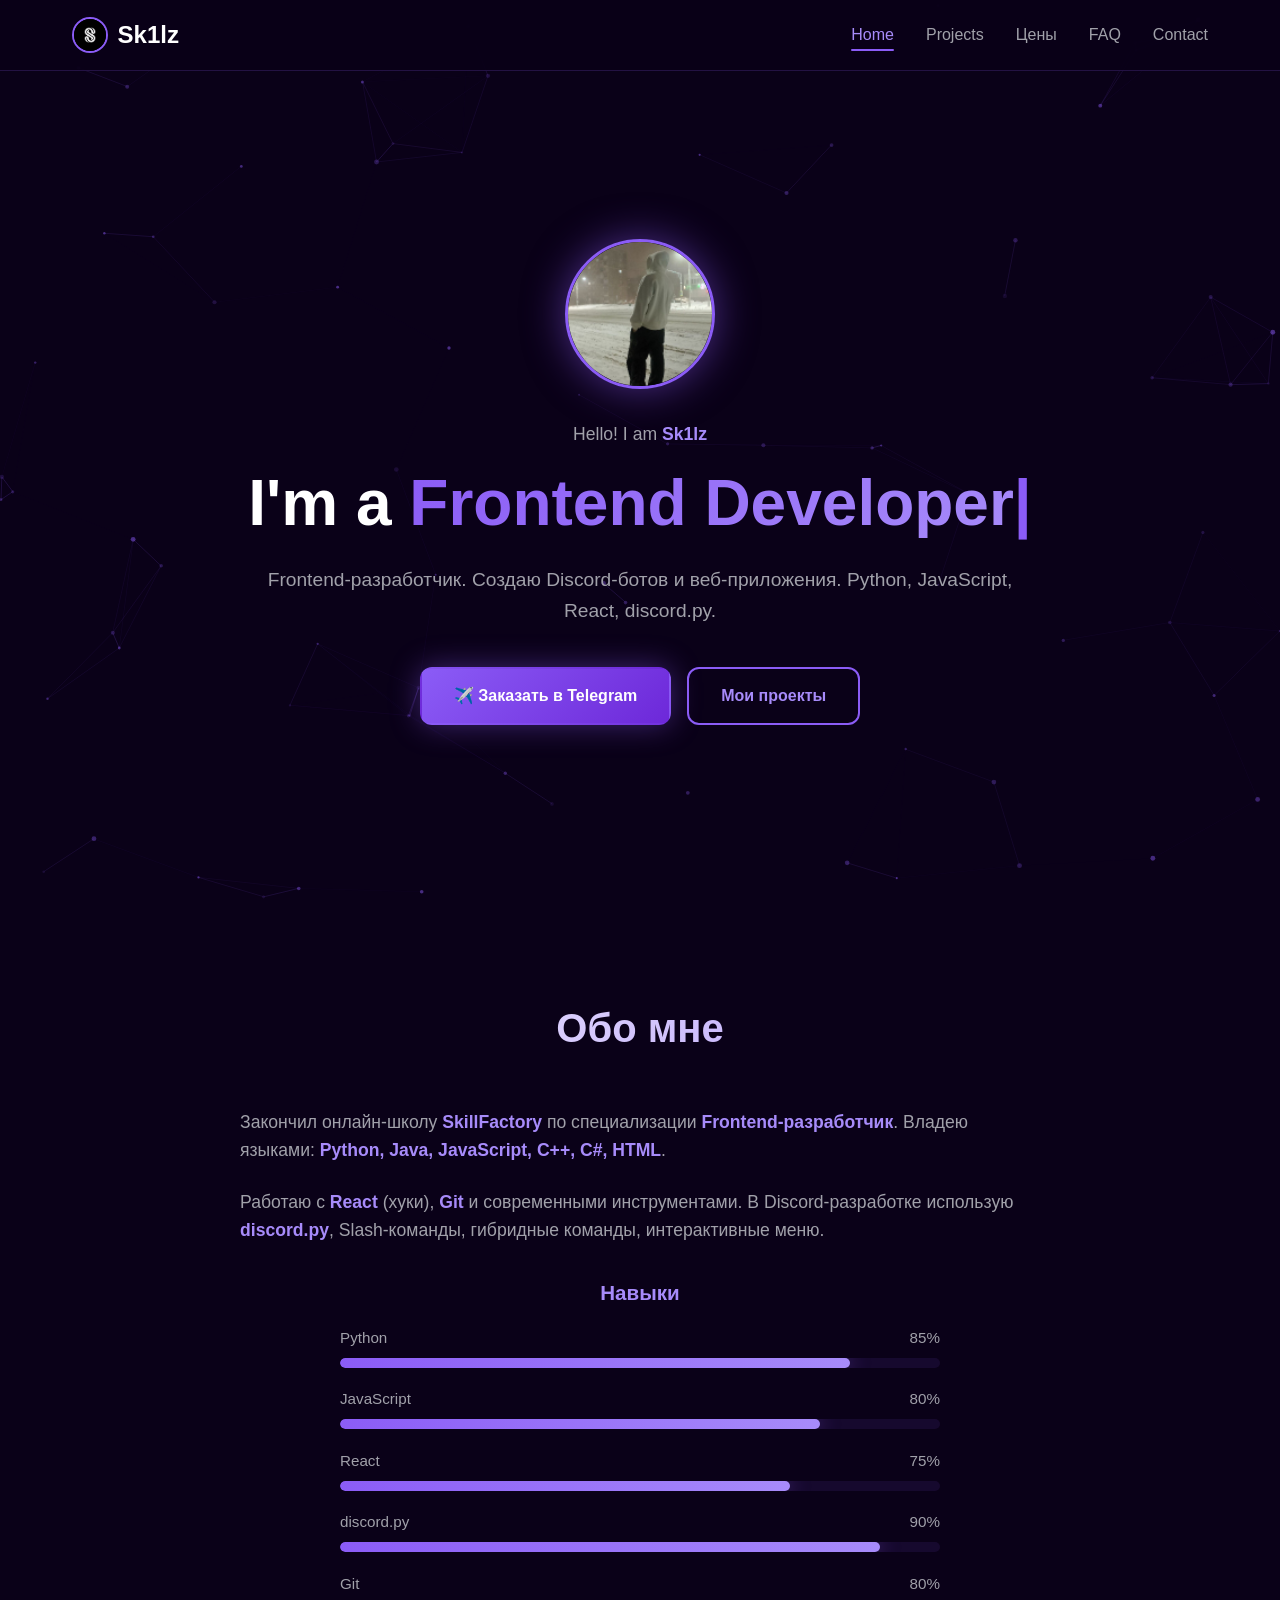
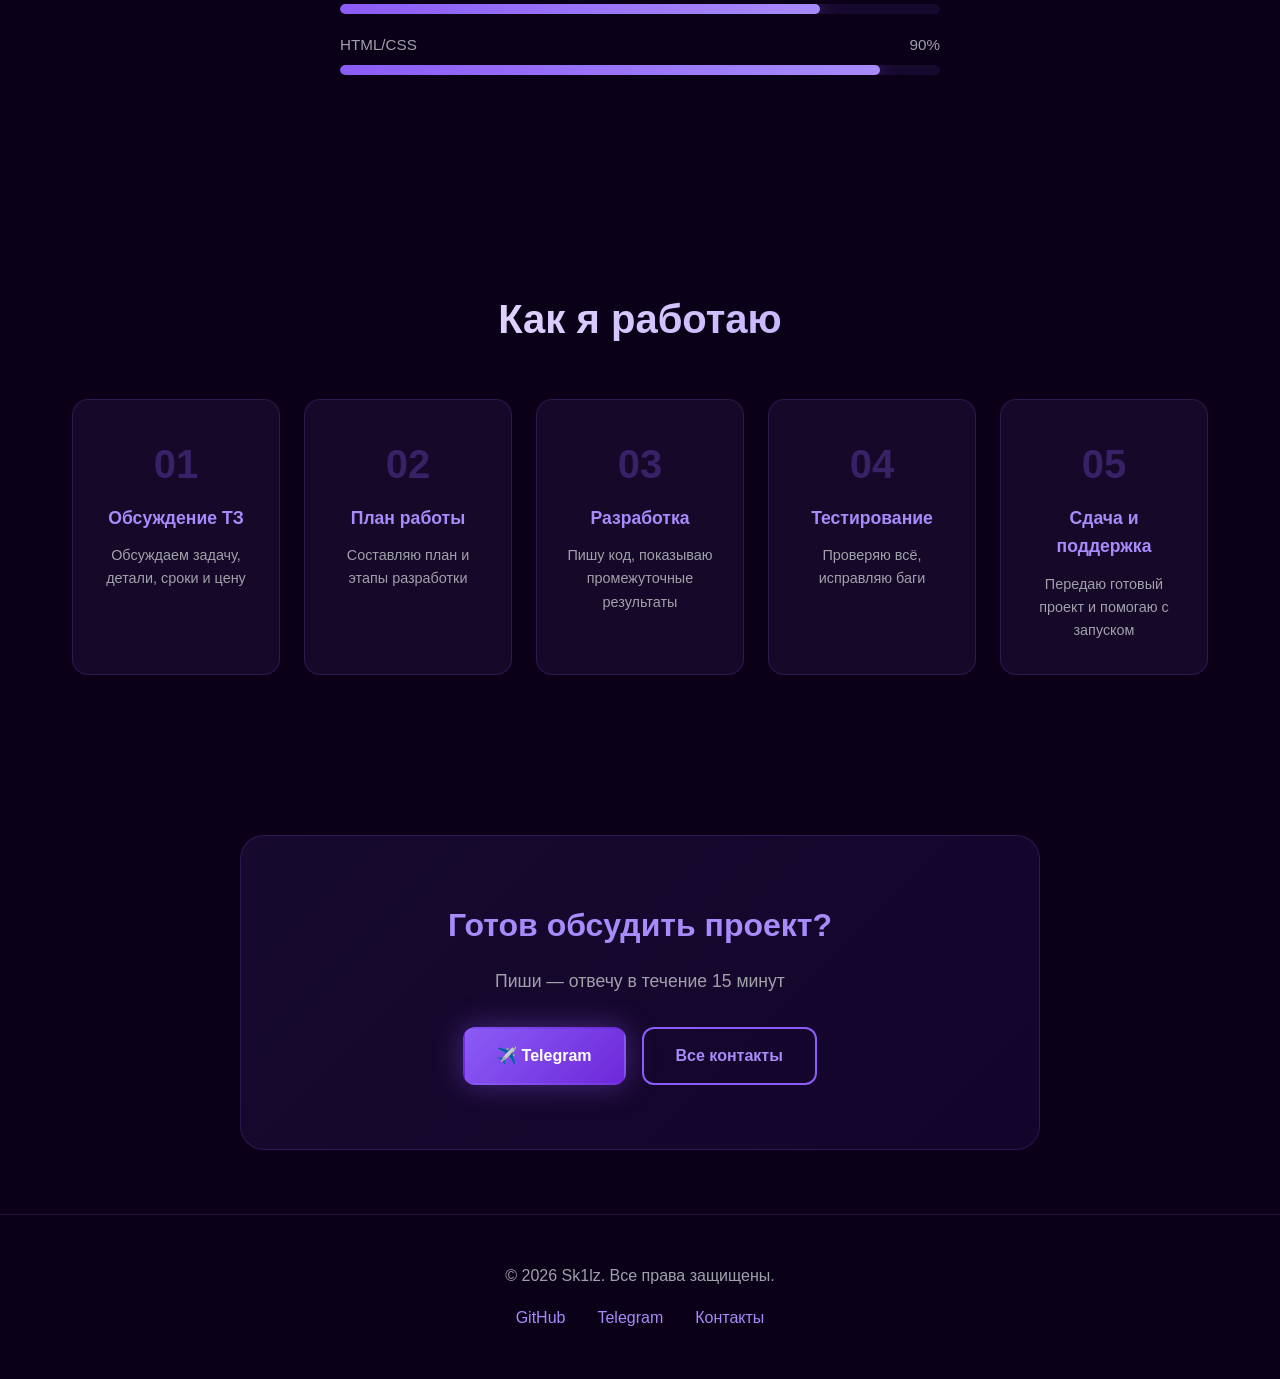
==== commit 110d7814: "Add interactive background, fix paths, images" ====
--- a/index.html
+++ b/index.html
@@ -8,18 +8,20 @@
     <meta name="keywords" content="discord bot, разработка ботов, frontend разработчик, react">
     
     <!-- Favicon -->
-    <link rel="icon" href="images/favicon.png">
+    <link rel="icon" href="images/favicon.jpg">
     
     <!-- Стили -->
     <link rel="stylesheet" href="style.css">
 </head>
 <body>
+    <canvas id="bg-canvas"></canvas>
+    <body>
     <!-- НАВИГАЦИЯ -->
     <nav class="navbar">
         <div class="nav-container">
             <a href="index.html" class="logo">
-                <img src="favicon.png" alt="Sk1lz" class="logo-img">
-                Sk1lz
+                <img src="images/favicon.jpg" alt="Sk1lz" class="logo-img">
+                <span class="logo-text">Sk1lz</span>
             </a>
             <ul class="nav-links">
                 <li><a href="index.html" class="active">Home</a></li>
@@ -35,7 +37,7 @@
     <section class="hero">
         <div class="hero-content">
             <div class="hero-avatar">
-                <img src="images/avatar.jpg" alt="Sk1lz">
+                <img src="images/avatar.png"     alt="Sk1lz">
             </div>
             <p class="hero-greeting">Hello! I am <span class="highlight">Sk1lz</span></p>
             <h1 class="hero-title">
--- a/style.css
+++ b/style.css
@@ -71,19 +71,7 @@
     flex-shrink: 0;
 }
 
-/* Градиент только для текста, не для картинки */
-.logo {
-    background: none;
-    -webkit-text-fill-color: initial;
-}
-
-.logo::after {
-    content: 'Sk1lz';
-    background: linear-gradient(135deg, var(--purple), var(--purple-light));
-    -webkit-background-clip: text;
-    -webkit-text-fill-color: transparent;
-    background-clip: text;
-}
+
 
 .nav-links {
     display: flex;
@@ -713,4 +701,16 @@
     .cta h2 { font-size: 1.5rem; }
     
     .skills-bars { padding: 0 1rem; }
+}
+
+/* ===== Анимированный фон ===== */
+#bg-canvas {
+    position: fixed;
+    top: 0;
+    left: 0;
+    width: 100%;
+    height: 100%;
+    z-index: -1;
+    pointer-events: none;
+    background: #0a0118;
 }
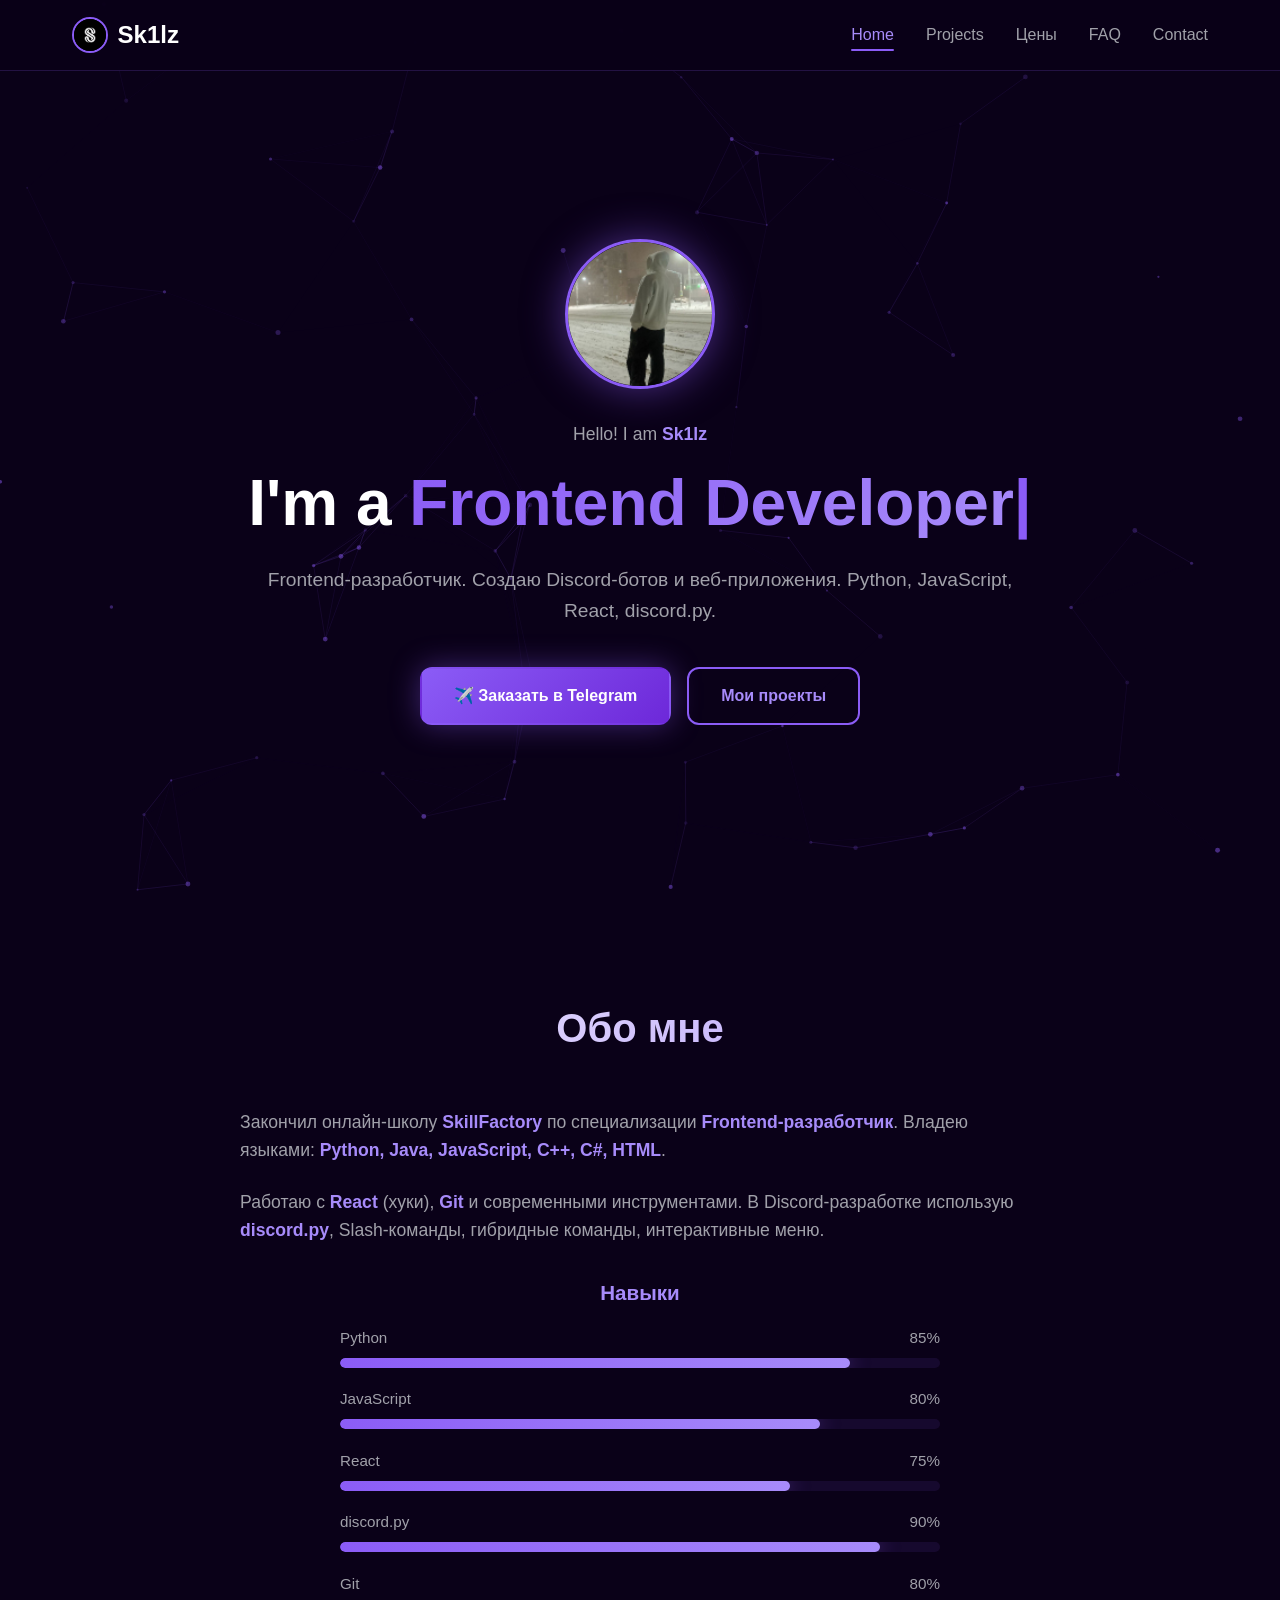
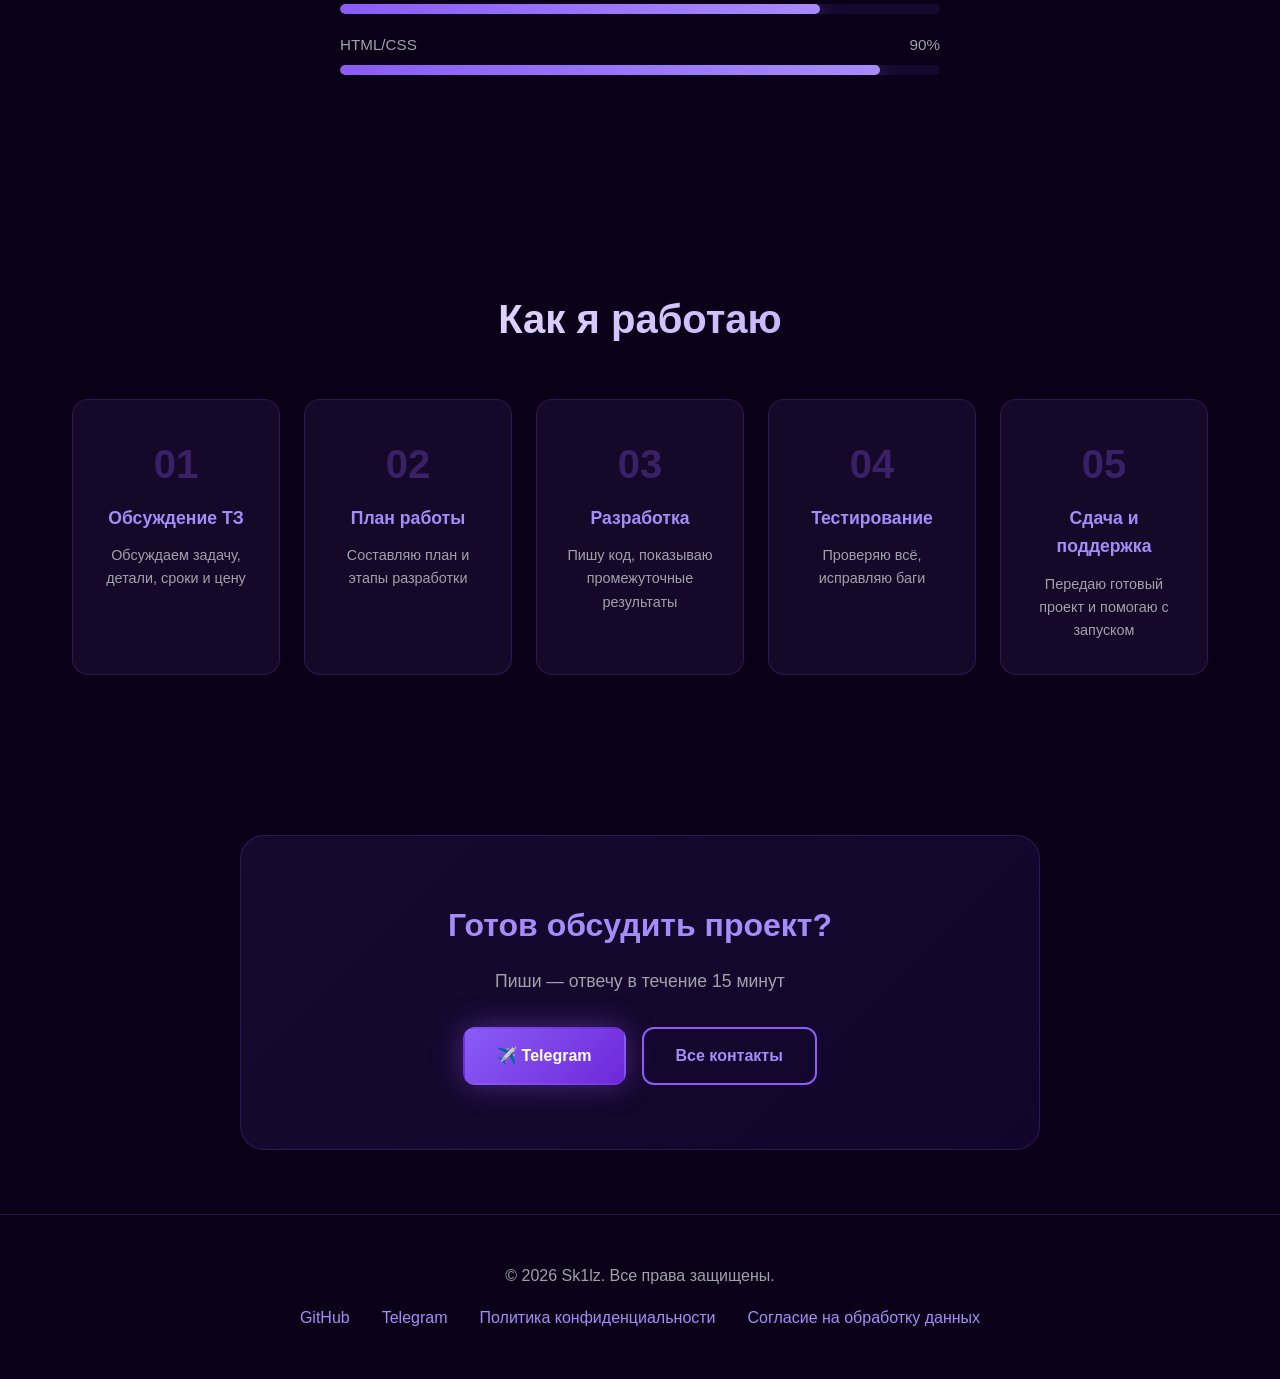
==== commit 48644256: "Add privacy policy, terms, consent checkbox" ====
--- a/index.html
+++ b/index.html
@@ -149,7 +149,8 @@
         <div class="footer-links">
             <a href="https://github.com/Sk1lzit" target="_blank">GitHub</a>
             <a href="https://t.me/Sk1lzzz" target="_blank">Telegram</a>
-            <a href="contact.html">Контакты</a>
+            <a href="privacy.html">Политика конфиденциальности</a>
+            <a href="terms.html">Согласие на обработку данных</a>
         </div>
     </footer>
 
--- a/style.css
+++ b/style.css
@@ -713,4 +713,97 @@
     z-index: -1;
     pointer-events: none;
     background: #0a0118;
+}
+
+/* ===== ГАЛОЧКА СОГЛАСИЯ ===== */
+.checkbox-label {
+    display: flex;
+    align-items: flex-start;
+    gap: 0.8rem;
+    font-size: 0.9rem;
+    color: var(--text-muted);
+    cursor: pointer;
+    line-height: 1.5;
+}
+
+.checkbox-label input[type="checkbox"] {
+    width: 18px;
+    height: 18px;
+    accent-color: var(--purple);
+    cursor: pointer;
+    margin-top: 2px;
+    flex-shrink: 0;
+}
+
+.checkbox-label a {
+    color: var(--purple-light);
+    text-decoration: none;
+}
+
+.checkbox-label a:hover {
+    text-decoration: underline;
+}
+
+/* ===== ЮРИДИЧЕСКИЕ СТРАНИЦЫ ===== */
+.legal-content {
+    max-width: 900px;
+    margin: 0 auto;
+    padding: 2rem 2rem 4rem;
+    color: var(--text-muted);
+    line-height: 1.8;
+}
+
+.legal-date {
+    text-align: center;
+    color: var(--purple-light);
+    font-size: 0.9rem;
+    margin-bottom: 2rem;
+    opacity: 0.7;
+}
+
+.legal-content h2 {
+    color: var(--purple-light);
+    font-size: 1.3rem;
+    margin-top: 2.5rem;
+    margin-bottom: 1rem;
+    padding-bottom: 0.5rem;
+    border-bottom: 1px solid var(--border);
+}
+
+.legal-content p {
+    margin-bottom: 1rem;
+    font-size: 1rem;
+}
+
+.legal-content ul {
+    margin: 1rem 0 1rem 1.5rem;
+}
+
+.legal-content ul li {
+    margin-bottom: 0.5rem;
+    font-size: 1rem;
+}
+
+.legal-content a {
+    color: var(--purple-light);
+    text-decoration: none;
+}
+
+.legal-content a:hover {
+    text-decoration: underline;
+}
+
+.legal-content strong {
+    color: var(--text);
+}
+
+/* ===== АДАПТИВ ===== */
+@media (max-width: 768px) {
+    .legal-content {
+        padding: 2rem 1rem;
+    }
+    
+    .legal-content h2 {
+        font-size: 1.1rem;
+    }
 }
